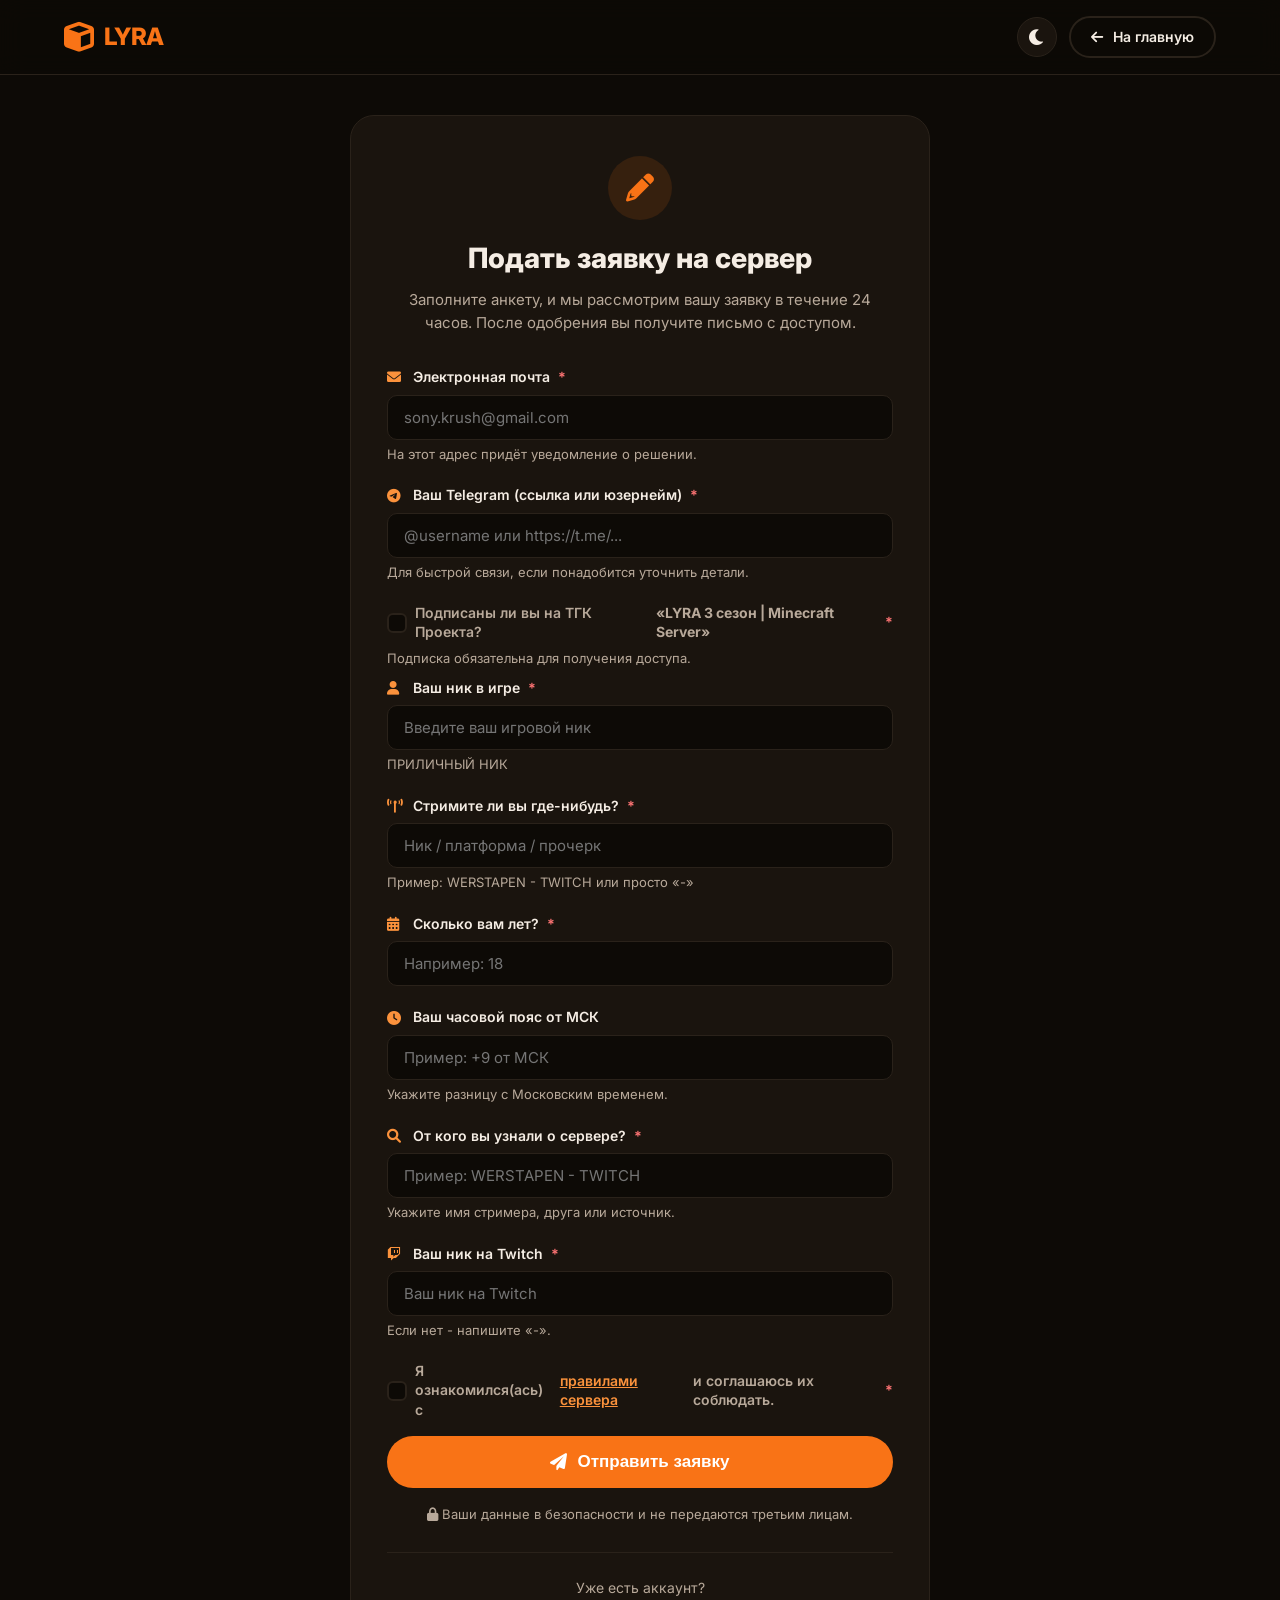
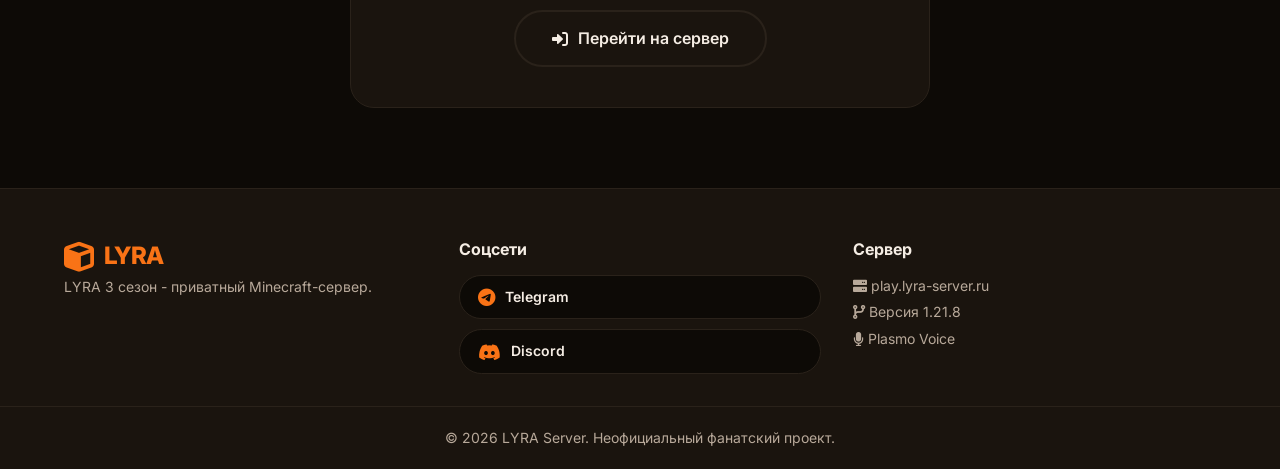
==== apply.html @ 9cb4db80 "main" ====
<!DOCTYPE html>
<html lang="ru" data-theme="dark">
<head>
    <meta charset="UTF-8" />
    <meta name="viewport" content="width=device-width, initial-scale=1.0" />
    <title>Заявка на сервер — LYRA</title>

    <link rel="preconnect" href="https://fonts.googleapis.com" />
    <link rel="preconnect" href="https://fonts.gstatic.com" crossorigin />
    <link href="https://fonts.googleapis.com/css2?family=Inter:opsz,wght@14..32,400;14..32,600;14..32,700;14..32,800&display=swap" rel="stylesheet" />
    <link rel="stylesheet" href="https://cdnjs.cloudflare.com/ajax/libs/font-awesome/6.0.0-beta3/css/all.min.css" />

    <link rel="stylesheet" href="css/style.css" />
    <link rel="stylesheet" href="css/theme.css" />
</head>
<body>

    <header>
        <div class="container header-inner">
            <a href="index.html" class="logo">
                <i class="fas fa-cube"></i>
                <span>LYRA</span>
            </a>

            <div class="header-actions">
                <button class="theme-toggle" id="themeToggle" aria-label="Переключить тему">
                    <i class="fas fa-moon"></i>
                </button>
                <a href="index.html" class="btn-secondary" style="padding: 8px 20px; font-size: 14px;">
                    <i class="fas fa-arrow-left"></i> На главную
                </a>
            </div>
        </div>
    </header>

    <section class="apply-page" id="applyPage">
        <div class="container">
            <div class="apply-wrapper">

                <div id="formContainer">
                    <div class="apply-header">
                        <div class="apply-icon">
                            <i class="fas fa-pencil-alt"></i>
                        </div>
                        <h1>Подать заявку на сервер</h1>
                        <p class="apply-sub">
                            Заполните анкету, и мы рассмотрим вашу заявку в течение 24 часов.
                            После одобрения вы получите письмо с доступом.
                        </p>
                    </div>

                    <form class="apply-form" id="applyForm" action="https://formsubmit.co/sony.krush@gmail.com" method="POST">

                        <input type="hidden" name="_subject" value="Новая заявка на сервер LYRA!" />
                        <input type="hidden" name="_captcha" value="false" />
                        <input type="hidden" name="_template" value="table" />
                        <input type="hidden" name="_next" value="https://твой-сайт.ru/apply.html#success" />

                        <div class="form-group">
                            <label for="email">
                                <i class="fas fa-envelope"></i> Электронная почта <span class="required">*</span>
                            </label>
                            <input type="email" id="email" name="email" placeholder="sony.krush@gmail.com" required />
                            <span class="form-hint">На этот адрес придёт уведомление о решении.</span>
                        </div>

                        <div class="form-group">
                            <label for="telegram">
                                <i class="fab fa-telegram-plane"></i> Ваш Telegram (ссылка или юзернейм) <span class="required">*</span>
                            </label>
                            <input type="text" id="telegram" name="telegram" placeholder="@username или https://t.me/..." required />
                            <span class="form-hint">Для быстрой связи, если понадобится уточнить детали.</span>
                        </div>

                        <div class="form-group checkbox-group">
                            <label class="checkbox-label">
                                <input type="checkbox" id="agreeTelegram" name="agreeTelegram" value="Да" required />
                                <span class="checkmark"></span>
                                Подписаны ли вы на ТГК Проекта? <strong>«LYRA 3 сезон | Minecraft Server»</strong> <span class="required">*</span>
                            </label>
                            <span class="form-hint" style="margin-top: 4px;">Подписка обязательна для получения доступа.</span>
                        </div>

                        <div class="form-group">
                            <label for="nickname">
                                <i class="fas fa-user"></i> Ваш ник в игре <span class="required">*</span>
                            </label>
                            <input type="text" id="nickname" name="nickname" placeholder="Введите ваш игровой ник" required />
                            <span class="form-hint">ПРИЛИЧНЫЙ НИК</span>
                        </div>

                        <div class="form-group">
                            <label for="streaming">
                                <i class="fas fa-broadcast-tower"></i> Стримите ли вы где-нибудь? <span class="required">*</span>
                            </label>
                            <input type="text" id="streaming" name="streaming" placeholder="Ник / платформа / прочерк" required />
                            <span class="form-hint">Пример: WERSTAPEN - TWITCH или просто «-»</span>
                        </div>

                        <div class="form-group">
                            <label for="age">
                                <i class="fas fa-calendar-alt"></i> Сколько вам лет? <span class="required">*</span>
                            </label>
                            <input type="number" id="age" name="age" placeholder="Например: 18" min="10" max="99" required />
                        </div>

                        <div class="form-group">
                            <label for="timezone">
                                <i class="fas fa-clock"></i> Ваш часовой пояс от МСК
                            </label>
                            <input type="text" id="timezone" name="timezone" placeholder="Пример: +9 от МСК" />
                            <span class="form-hint">Укажите разницу с Московским временем.</span>
                        </div>

                        <div class="form-group">
                            <label for="source">
                                <i class="fas fa-search"></i> От кого вы узнали о сервере? <span class="required">*</span>
                            </label>
                            <input type="text" id="source" name="source" placeholder="Пример: WERSTAPEN - TWITCH" required />
                            <span class="form-hint">Укажите имя стримера, друга или источник.</span>
                        </div>

                        <div class="form-group">
                            <label for="twitch">
                                <i class="fab fa-twitch"></i> Ваш ник на Twitch <span class="required">*</span>
                            </label>
                            <input type="text" id="twitch" name="twitch" placeholder="Ваш ник на Twitch" required />
                            <span class="form-hint">Если нет - напишите «-».</span>
                        </div>

                        <div class="form-group checkbox-group">
                            <label class="checkbox-label">
                                <input type="checkbox" id="agreeRules" name="agreeRules" value="Да" required />
                                <span class="checkmark"></span>
                                Я ознакомился(ась) с <a href="rules.html" class="rules-link" target="_blank">правилами сервера</a> и соглашаюсь их соблюдать. <span class="required">*</span>
                            </label>
                        </div>

                        <button type="submit" class="btn-primary submit-btn">
                            <i class="fas fa-paper-plane"></i> Отправить заявку
                        </button>

                        <p class="form-footer">
                            <i class="fas fa-lock"></i> Ваши данные в безопасности и не передаются третьим лицам.
                        </p>
                    </form>
                </div>

                <div id="successContainer" style="display: none; text-align: center; padding: 30px 0;">
                    <div class="success-icon" style="font-size: 72px; color: #4ade80; margin-bottom: 20px;">
                        <i class="fas fa-check-circle"></i>
                    </div>
                    <h2 style="font-size: 32px; font-weight: 800; margin-bottom: 12px;">Заявка отправлена! 🎉</h2>
                    <p style="color: var(--text-muted); font-size: 17px; max-width: 400px; margin: 0 auto 24px;">
                        Спасибо! Мы рассмотрим вашу заявку в течение 24 часов.
                        На указанную почту придёт уведомление о решении.
                    </p>
                    <div style="display: flex; gap: 16px; justify-content: center; flex-wrap: wrap;">
                        <a href="index.html" class="btn-primary">
                            <i class="fas fa-home"></i> На главную
                        </a>
                        <a href="rules.html" class="btn-secondary">
                            <i class="fas fa-gavel"></i> Правила
                        </a>
                    </div>
                    <p style="color: var(--text-muted); font-size: 14px; margin-top: 24px;">
                        <i class="fas fa-envelope"></i> Письмо отправлено на вашу почту
                    </p>
                </div>

                <div class="apply-alternative" id="alternativeBlock">
                    <p>Уже есть аккаунт?</p>
                    <a href="index.html" class="btn-secondary">
                        <i class="fas fa-sign-in-alt"></i> Перейти на сервер
                    </a>
                </div>

            </div>
        </div>
    </section>

    <footer>
        <div class="container footer-inner">
            <div class="footer-col">
                <div class="logo">
                    <i class="fas fa-cube"></i>
                    <span>LYRA</span>
                </div>
                <p>LYRA 3 сезон - приватный Minecraft-сервер.</p>
            </div>
            <div class="footer-col">
                <h4>Соцсети</h4>
                <div class="social-links">
                    <a href="#" class="social-btn" id="telegramLink" aria-label="Telegram">
                        <i class="fab fa-telegram-plane"></i> Telegram
                    </a>
                    <a href="#" class="social-btn" id="discordLink" aria-label="Discord">
                        <i class="fab fa-discord"></i> Discord
                    </a>
                </div>
            </div>
            <div class="footer-col">
                <h4>Сервер</h4>
                <p><i class="fas fa-server"></i> play.lyra-server.ru</p>
                <p><i class="fas fa-code-branch"></i> Версия 1.21.8</p>
                <p><i class="fas fa-microphone"></i> Plasmo Voice</p>
            </div>
        </div>
        <div class="footer-bottom">
            <div class="container">
                <p>© 2026 LYRA Server. Неофициальный фанатский проект.</p>
            </div>
        </div>
    </footer>

    <script src="js/config.js"></script>
    <script src="js/main.js"></script>
    <script>
        document.addEventListener('DOMContentLoaded', function() {

            const urlParams = new URLSearchParams(window.location.search);
            const isSuccess = urlParams.get('success') === 'true';

            const formContainer = document.getElementById('formContainer');
            const successContainer = document.getElementById('successContainer');
            const alternativeBlock = document.getElementById('alternativeBlock');

            if (isSuccess) {
                formContainer.style.display = 'none';
                successContainer.style.display = 'block';
                alternativeBlock.style.display = 'none';
                
                document.title = 'Заявка отправлена — LYRA';
            }

            const themeToggle = document.getElementById('themeToggle');
            if (themeToggle) {
                themeToggle.addEventListener('click', function() {
                    const html = document.documentElement;
                    const currentTheme = html.getAttribute('data-theme');
                    const newTheme = currentTheme === 'dark' ? 'light' : 'dark';
                    html.setAttribute('data-theme', newTheme);
                    localStorage.setItem('theme', newTheme);

                    const icon = this.querySelector('i');
                    icon.className = newTheme === 'dark' ? 'fas fa-moon' : 'fas fa-sun';
                });
            }

            const savedTheme = localStorage.getItem('theme');
            if (savedTheme) {
                document.documentElement.setAttribute('data-theme', savedTheme);
                const icon = document.querySelector('#themeToggle i');
                if (icon) {
                    icon.className = savedTheme === 'dark' ? 'fas fa-moon' : 'fas fa-sun';
                }
            }

            const telegramLink = document.getElementById('telegramLink');
            const discordLink = document.getElementById('discordLink');

            if (telegramLink && typeof SERVER_CONFIG !== 'undefined' && SERVER_CONFIG.social) {
                telegramLink.href = SERVER_CONFIG.social.telegram;
                telegramLink.target = '_blank';
            }

            if (discordLink && typeof SERVER_CONFIG !== 'undefined' && SERVER_CONFIG.social) {
                discordLink.href = SERVER_CONFIG.social.discord;
                discordLink.target = '_blank';
            }

            const form = document.getElementById('applyForm');
            if (form) {
                form.addEventListener('submit', function(e) {
                    const agreeRules = document.getElementById('agreeRules');
                    const agreeTelegram = document.getElementById('agreeTelegram');

                    if (!agreeRules.checked) {
                        e.preventDefault();
                        alert('Необходимо согласиться с правилами сервера.');
                        return false;
                    }

                    if (!agreeTelegram.checked) {
                        e.preventDefault();
                        alert('Вы должны быть подписаны на Telegram-канал LYRA.');
                        return false;
                    }

                    const submitBtn = form.querySelector('.submit-btn');
                    submitBtn.disabled = true;
                    submitBtn.innerHTML = '<i class="fas fa-spinner fa-spin"></i> Отправка...';

                });
            }
        });
    </script>
</body>
</html>
---- css/style.css ----
* {
    margin: 0;
    padding: 0;
    box-sizing: border-box;
}

body {
    font-family: 'Inter', sans-serif;
    background: var(--bg-primary);
    color: var(--text-primary);
    line-height: 1.6;
    transition: background 0.3s, color 0.3s;
}

a {
    text-decoration: none;
    color: inherit;
}

.container {
    max-width: 1200px;
    margin: 0 auto;
    padding: 0 24px;
}

img {
    max-width: 100%;
}

:root {
    --orange-400: #fb923c;
    --orange-500: #f97316;
    --orange-600: #ea580c;
    --orange-700: #c2410c;
}

header {
    padding: 16px 0;
    border-bottom: 1px solid var(--border-color);
    background: var(--header-bg);
    backdrop-filter: blur(12px);
    position: sticky;
    top: 0;
    z-index: 100;
    transition: background 0.3s, border-color 0.3s;
}

.header-inner {
    display: flex;
    justify-content: space-between;
    align-items: center;
    flex-wrap: wrap;
    gap: 16px;
}

.logo {
    display: flex;
    align-items: center;
    gap: 10px;
    font-size: 24px;
    font-weight: 800;
    letter-spacing: -0.5px;
}

.logo i {
    color: var(--orange-500);
    font-size: 30px;
}

.logo span {
    color: var(--orange-500);
}

.nav-links {
    display: flex;
    gap: 28px;
    font-weight: 600;
    font-size: 15px;
}

.nav-links a {
    color: var(--text-muted);
    transition: 0.2s;
    position: relative;
}

.nav-links a:hover {
    color: var(--orange-400);
}

.nav-links a::after {
    content: '';
    position: absolute;
    bottom: -4px;
    left: 0;
    width: 0;
    height: 2px;
    background: var(--orange-500);
    transition: 0.3s;
}

.nav-links a:hover::after {
    width: 100%;
}

.header-actions {
    display: flex;
    align-items: center;
    gap: 12px;
}

.theme-toggle {
    background: var(--card-bg);
    border: 1px solid var(--border-color);
    color: var(--text-primary);
    width: 40px;
    height: 40px;
    border-radius: 50%;
    cursor: pointer;
    font-size: 18px;
    transition: 0.3s;
    display: flex;
    align-items: center;
    justify-content: center;
}

.theme-toggle:hover {
    background: var(--orange-500);
    color: #fff;
    border-color: var(--orange-500);
}

.btn-play-header {
    background: var(--orange-500);
    color: #fff;
    padding: 10px 24px;
    border: none;
    border-radius: 40px;
    font-weight: 700;
    font-size: 14px;
    cursor: pointer;
    transition: 0.3s;
    display: flex;
    align-items: center;
    gap: 8px;
}

.btn-play-header:hover {
    background: var(--orange-400);
    transform: scale(1.03);
    box-shadow: 0 0 24px rgba(249, 115, 22, 0.3);
}

.hero {
    padding: 80px 0 60px;
    text-align: center;
    position: relative;
    overflow: hidden;
}

.hero::before {
    content: '';
    position: absolute;
    top: -50%;
    left: -50%;
    width: 200%;
    height: 200%;
    background: radial-gradient(ellipse at 30% 50%, rgba(249, 115, 22, 0.07), transparent 60%);
    pointer-events: none;
}

.hero-content {
    position: relative;
    z-index: 1;
}

.hero-badge {
    display: inline-block;
    background: var(--card-bg);
    padding: 6px 18px;
    border-radius: 40px;
    font-size: 14px;
    font-weight: 600;
    color: var(--text-muted);
    border: 1px solid var(--border-color);
    margin-bottom: 24px;
}

.hero-badge i {
    margin-right: 8px;
}

.hero h1 {
    font-size: clamp(38px, 7vw, 72px);
    font-weight: 800;
    letter-spacing: -1.5px;
    line-height: 1.1;
    margin-bottom: 20px;
}

.hero h1 .highlight {
    color: var(--orange-500);
    position: relative;
}

.hero h1 .highlight::after {
    content: '';
    position: absolute;
    bottom: 4px;
    left: 0;
    width: 100%;
    height: 6px;
    background: var(--orange-500);
    opacity: 0.3;
    border-radius: 4px;
}

.hero-desc {
    font-size: 18px;
    color: var(--text-muted);
    max-width: 600px;
    margin: 0 auto 32px;
}

.hero-buttons {
    display: flex;
    flex-wrap: wrap;
    justify-content: center;
    gap: 16px;
    margin-bottom: 48px;
}

.btn-primary {
    display: inline-flex;
    align-items: center;
    gap: 10px;
    background: var(--orange-500);
    color: #fff;
    padding: 14px 36px;
    border: none;
    border-radius: 40px;
    font-weight: 700;
    font-size: 16px;
    cursor: pointer;
    transition: 0.3s;
}

.btn-primary:hover {
    background: var(--orange-400);
    transform: translateY(-2px);
    box-shadow: 0 8px 30px rgba(249, 115, 22, 0.35);
}

.btn-secondary {
    display: inline-flex;
    align-items: center;
    gap: 10px;
    background: transparent;
    color: var(--text-primary);
    padding: 14px 36px;
    border: 2px solid var(--border-color);
    border-radius: 40px;
    font-weight: 600;
    font-size: 16px;
    cursor: pointer;
    transition: 0.3s;
}

.btn-secondary:hover {
    border-color: var(--orange-500);
    color: var(--orange-500);
}

.server-status {
    display: flex;
    flex-wrap: wrap;
    justify-content: center;
    gap: 32px;
    background: var(--card-bg);
    padding: 20px 32px;
    border-radius: 16px;
    border: 1px solid var(--border-color);
    max-width: 700px;
    margin: 0 auto;
}

.status-item {
    display: flex;
    align-items: center;
    gap: 8px;
    font-size: 15px;
    color: var(--text-muted);
}

.status-item i {
    color: var(--orange-400);
    font-size: 18px;
}

.status-item strong {
    color: var(--text-primary);
    font-weight: 700;
}

.status-dot {
    width: 10px;
    height: 10px;
    border-radius: 50%;
    display: inline-block;
}

.status-dot.online {
    background: #4ade80;
    box-shadow: 0 0 12px rgba(74, 222, 128, 0.4);
}

.status-dot.offline {
    background: #f87171;
    box-shadow: 0 0 12px rgba(248, 113, 113, 0.4);
}

section {
    padding: 70px 0;
}

.section-title {
    font-size: clamp(28px, 4vw, 42px);
    font-weight: 800;
    text-align: center;
    margin-bottom: 16px;
    letter-spacing: -0.5px;
}

.section-title .highlight {
    color: var(--orange-500);
}

.section-subtitle {
    text-align: center;
    color: var(--text-muted);
    font-size: 17px;
    max-width: 600px;
    margin: 0 auto 48px;
}

.about-grid {
    display: grid;
    grid-template-columns: repeat(auto-fit, minmax(240px, 1fr));
    gap: 24px;
}

.about-card {
    background: var(--card-bg);
    padding: 32px 24px;
    border-radius: 16px;
    border: 1px solid var(--border-color);
    transition: 0.3s;
    text-align: center;
}

.about-card:hover {
    transform: translateY(-4px);
    border-color: var(--orange-500);
    box-shadow: 0 8px 30px rgba(249, 115, 22, 0.08);
}

.about-icon {
    font-size: 36px;
    color: var(--orange-500);
    margin-bottom: 16px;
}

.about-card h3 {
    font-size: 18px;
    margin-bottom: 8px;
}

.about-card p {
    color: var(--text-muted);
    font-size: 15px;
}

.features-grid {
    display: grid;
    grid-template-columns: repeat(auto-fit, minmax(200px, 1fr));
    gap: 24px;
}

.feature-item {
    text-align: center;
    background: var(--card-bg);
    padding: 28px 16px;
    border-radius: 16px;
    border: 1px solid var(--border-color);
    transition: 0.3s;
}

.feature-item:hover {
    border-color: var(--orange-500);
    transform: scale(1.02);
}

.feature-item i {
    font-size: 32px;
    color: var(--orange-500);
    margin-bottom: 12px;
}

.feature-item h4 {
    font-size: 16px;
    margin-bottom: 4px;
}

.feature-item p {
    font-size: 14px;
    color: var(--text-muted);
}

.steps-grid {
    display: grid;
    grid-template-columns: repeat(auto-fit, minmax(200px, 1fr));
    gap: 32px;
    margin-top: 16px;
}

.step-card {
    text-align: center;
    background: var(--card-bg);
    padding: 32px 20px;
    border-radius: 16px;
    border: 1px solid var(--border-color);
    position: relative;
}

.step-number {
    width: 48px;
    height: 48px;
    background: var(--orange-500);
    color: #fff;
    border-radius: 50%;
    display: flex;
    align-items: center;
    justify-content: center;
    font-size: 20px;
    font-weight: 800;
    margin: 0 auto 16px;
}

.step-card h3 {
    font-size: 18px;
    margin-bottom: 6px;
}

.step-card p {
    color: var(--text-muted);
    font-size: 15px;
}

.faq-list {
    max-width: 700px;
    margin: 0 auto;
    display: flex;
    flex-direction: column;
    gap: 12px;
}

.faq-item {
    background: var(--card-bg);
    border: 1px solid var(--border-color);
    border-radius: 12px;
    overflow: hidden;
}

.faq-question {
    display: flex;
    justify-content: space-between;
    align-items: center;
    padding: 18px 24px;
    cursor: pointer;
    font-weight: 700;
    transition: 0.2s;
    user-select: none;
}

.faq-question:hover {
    background: rgba(249, 115, 22, 0.05);
}

.faq-question i {
    color: var(--orange-500);
    transition: transform 0.3s;
}

.faq-item.open .faq-question i {
    transform: rotate(180deg);
}

.faq-answer {
    max-height: 0;
    overflow: hidden;
    transition: max-height 0.3s ease, padding 0.3s ease;
    padding: 0 24px;
    color: var(--text-muted);
}

.faq-item.open .faq-answer {
    max-height: 300px;
    padding: 0 24px 18px;
}

.faq-answer ul {
    margin: 6px 0 6px 20px;
}

.faq-answer ul li {
    margin-bottom: 2px;
}

footer {
    background: var(--card-bg);
    border-top: 1px solid var(--border-color);
    padding: 48px 0 0;
    margin-top: 20px;
}

.footer-inner {
    display: grid;
    grid-template-columns: repeat(auto-fit, minmax(180px, 1fr));
    gap: 32px;
    padding-bottom: 32px;
}

.footer-col h4 {
    font-size: 16px;
    margin-bottom: 12px;
    color: var(--text-primary);
}

.footer-col p {
    color: var(--text-muted);
    font-size: 14px;
    margin-bottom: 4px;
}

.social-links {
    display: flex;
    flex-direction: column;
    gap: 10px;
}

.social-btn {
    display: inline-flex;
    align-items: center;
    gap: 10px;
    background: var(--bg-primary);
    padding: 10px 18px;
    border-radius: 40px;
    border: 1px solid var(--border-color);
    font-weight: 600;
    font-size: 14px;
    transition: 0.3s;
    color: var(--text-primary);
}

.social-btn:hover {
    border-color: var(--orange-500);
    color: var(--orange-500);
    transform: translateX(4px);
}

.social-btn i {
    font-size: 18px;
    color: var(--orange-500);
}

.footer-bottom {
    border-top: 1px solid var(--border-color);
    padding: 20px 0;
    text-align: center;
    font-size: 14px;
    color: var(--text-muted);
}

/* ===== СТРАНИЦА ЗАЯВКИ ===== */
.apply-page {
    padding: 40px 0 60px;
    min-height: 70vh;
}

.apply-wrapper {
    max-width: 580px;
    margin: 0 auto;
    background: var(--card-bg);
    border: 1px solid var(--border-color);
    border-radius: 24px;
    padding: 40px 36px;
}

.apply-header {
    text-align: center;
    margin-bottom: 32px;
}

.apply-icon {
    width: 64px;
    height: 64px;
    background: rgba(249, 115, 22, 0.12);
    border-radius: 50%;
    display: flex;
    align-items: center;
    justify-content: center;
    margin: 0 auto 16px;
    font-size: 28px;
    color: var(--orange-500);
}

.apply-header h1 {
    font-size: 28px;
    font-weight: 800;
    margin-bottom: 8px;
}

.apply-sub {
    color: var(--text-muted);
    font-size: 15px;
    line-height: 1.5;
}

.apply-form .form-group {
    margin-bottom: 20px;
}

.apply-form .form-group label {
    display: flex;
    align-items: center;
    gap: 8px;
    font-weight: 600;
    font-size: 14px;
    margin-bottom: 6px;
}

.apply-form .form-group label i {
    color: var(--orange-400);
    width: 18px;
}

.required {
    color: #f87171;
    font-weight: 700;
}

.form-hint {
    display: block;
    font-size: 13px;
    color: var(--text-muted);
    margin-top: 4px;
}

.apply-form input,
.apply-form textarea,
.apply-form select {
    width: 100%;
    padding: 12px 16px;
    border-radius: 10px;
    border: 1px solid var(--border-color);
    background: var(--bg-primary);
    color: var(--text-primary);
    font-family: inherit;
    font-size: 15px;
    transition: 0.2s;
}

.apply-form input:focus,
.apply-form textarea:focus,
.apply-form select:focus {
    outline: none;
    border-color: var(--orange-500);
    box-shadow: 0 0 0 3px rgba(249, 115, 22, 0.15);
}

.apply-form select {
    appearance: none;
    background-image: url("data:image/svg+xml,%3Csvg xmlns='http://www.w3.org/2000/svg' width='12' height='8' viewBox='0 0 12 8'%3E%3Cpath d='M1 1l5 5 5-5' stroke='%23b8a99a' stroke-width='2' fill='none' stroke-linecap='round'/%3E%3C/svg%3E");
    background-repeat: no-repeat;
    background-position: right 16px center;
    cursor: pointer;
}

.checkbox-group {
    margin: 24px 0 8px;
}

.checkbox-label {
    display: flex;
    align-items: flex-start;
    gap: 12px;
    cursor: pointer;
    font-size: 14px;
    color: var(--text-muted);
    line-height: 1.4;
}

.checkbox-label input[type="checkbox"] {
    display: none;
}

.checkmark {
    width: 20px;
    height: 20px;
    min-width: 20px;
    border: 2px solid var(--border-color);
    border-radius: 6px;
    background: var(--bg-primary);
    transition: 0.2s;
    position: relative;
    margin-top: 1px;
}

.checkbox-label input:checked+.checkmark {
    background: var(--orange-500);
    border-color: var(--orange-500);
}

.checkbox-label input:checked+.checkmark::after {
    content: '✓';
    position: absolute;
    top: 50%;
    left: 50%;
    transform: translate(-50%, -50%);
    color: #fff;
    font-size: 14px;
    font-weight: 700;
}

.rules-link {
    color: var(--orange-400);
    text-decoration: underline;
    transition: 0.2s;
}

.rules-link:hover {
    color: var(--orange-500);
}

.submit-btn {
    width: 100%;
    justify-content: center;
    padding: 16px;
    font-size: 17px;
    margin-top: 8px;
}

.form-footer {
    text-align: center;
    font-size: 13px;
    color: var(--text-muted);
    margin-top: 16px;
}

.apply-alternative {
    text-align: center;
    margin-top: 28px;
    padding-top: 24px;
    border-top: 1px solid var(--border-color);
}

.apply-alternative p {
    color: var(--text-muted);
    font-size: 14px;
    margin-bottom: 10px;
}

/* ===== СТРАНИЦА ПРАВИЛ ===== */
.rules-page {
    padding: 40px 0 60px;
}

.rules-wrapper {
    max-width: 820px;
    margin: 0 auto;
}

.rules-header {
    text-align: center;
    margin-bottom: 40px;
}

.rules-icon {
    width: 72px;
    height: 72px;
    background: rgba(249, 115, 22, 0.12);
    border-radius: 50%;
    display: flex;
    align-items: center;
    justify-content: center;
    margin: 0 auto 16px;
    font-size: 32px;
    color: var(--orange-500);
}

.rules-header h1 {
    font-size: 36px;
    font-weight: 800;
    margin-bottom: 4px;
}

.rules-date {
    font-size: 14px;
    color: var(--text-muted);
    margin-bottom: 8px;
}

.rules-sub {
    color: var(--text-muted);
    font-size: 16px;
    max-width: 500px;
    margin: 0 auto;
}

.rules-toc {
    background: var(--card-bg);
    border: 1px solid var(--border-color);
    border-radius: 16px;
    padding: 24px 28px;
    margin-bottom: 40px;
}

.rules-toc h3 {
    font-size: 16px;
    margin-bottom: 12px;
    color: var(--orange-400);
}

.rules-toc ul {
    list-style: none;
    display: grid;
    grid-template-columns: 1fr 1fr;
    gap: 4px 24px;
}

.rules-toc li {
    padding: 2px 0;
}

.rules-toc a {
    color: var(--text-muted);
    font-size: 14px;
    transition: 0.2s;
}

.rules-toc a:hover {
    color: var(--orange-400);
}

.rule-section {
    background: var(--card-bg);
    border: 1px solid var(--border-color);
    border-radius: 16px;
    padding: 28px 32px;
    margin-bottom: 20px;
    transition: 0.2s;
}

.rule-section:hover {
    border-color: rgba(249, 115, 22, 0.3);
}

.rule-section h2 {
    font-size: 22px;
    font-weight: 700;
    color: var(--orange-400);
    margin-bottom: 16px;
    padding-bottom: 12px;
    border-bottom: 1px solid var(--border-color);
}

.rule-section h3 {
    font-size: 17px;
    font-weight: 700;
    margin-top: 16px;
    margin-bottom: 6px;
    color: var(--text-primary);
}

.rule-section p {
    color: var(--text-muted);
    margin-bottom: 8px;
    line-height: 1.7;
}

.rule-section ul {
    margin: 8px 0 12px 20px;
    color: var(--text-muted);
}

.rule-section ul li {
    margin-bottom: 4px;
    line-height: 1.6;
}

.rule-section ul li::marker {
    color: var(--orange-500);
}

.rule-section .badge-new {
    background: var(--orange-500);
    color: #1c150e;
    font-size: 12px;
    font-weight: 800;
    padding: 2px 12px;
    border-radius: 20px;
    margin-left: 10px;
    vertical-align: middle;
    text-transform: uppercase;
}

.rule-section.new-rule {
    border-color: var(--orange-500);
    border-width: 2px;
}

.rule-cta {
    text-align: center;
    font-size: 18px;
    font-weight: 700;
    color: var(--orange-400) !important;
    margin-top: 16px !important;
}

.rule-cta i {
    margin-right: 10px;
}

.rules-footer-nav {
    display: flex;
    flex-wrap: wrap;
    gap: 16px;
    justify-content: center;
    margin-top: 32px;
}

/* ===== БАННЕР ===== */
.hero-banner {
    width: 100%;
    max-height: 300px;
    overflow: hidden;
}

.hero-banner img {
    width: 100%;
    height: auto;
    object-fit: cover;
    display: block;
}

/* ===== АДАПТИВ ===== */
@media (max-width: 700px) {
    .rules-toc ul {
        grid-template-columns: 1fr;
    }

    .rule-section {
        padding: 20px 16px;
    }

    .rules-header h1 {
        font-size: 28px;
    }

    .apply-wrapper {
        padding: 24px 16px;
    }

    .apply-header h1 {
        font-size: 22px;
    }

    .apply-form .form-group label {
        font-size: 13px;
    }

    .server-status {
        gap: 16px;
        padding: 16px 20px;
    }

    .nav-links {
        gap: 16px;
        font-size: 13px;
    }

    .hero {
        padding: 50px 0 40px;
    }
}

@media (max-width: 500px) {
    .header-inner {
        flex-direction: column;
        align-items: stretch;
        gap: 12px;
    }

    .nav-links {
        justify-content: center;
        flex-wrap: wrap;
    }

    .header-actions {
        justify-content: center;
    }

    .hero h1 {
        font-size: 30px;
    }

    .hero-desc {
        font-size: 16px;
    }

    .btn-primary,
    .btn-secondary {
        padding: 12px 24px;
        font-size: 14px;
    }

    .about-grid {
        grid-template-columns: 1fr;
    }

    .features-grid {
        grid-template-columns: 1fr 1fr;
    }
}
/* ===== ДОПОЛНИТЕЛЬНЫЕ СТИЛИ ДЛЯ ФОРМЫ ===== */

/* Стили для чекбоксов в форме */
.apply-form .checkbox-group {
    margin: 16px 0 8px;
}

.apply-form .checkbox-label {
    display: flex;
    align-items: flex-start;
    gap: 12px;
    cursor: pointer;
    font-size: 14px;
    color: var(--text-muted);
    line-height: 1.4;
}

.apply-form .checkbox-label input[type="checkbox"] {
    display: none;
}

.apply-form .checkmark {
    width: 20px;
    height: 20px;
    min-width: 20px;
    border: 2px solid var(--border-color);
    border-radius: 6px;
    background: var(--bg-primary);
    transition: 0.2s;
    position: relative;
    margin-top: 1px;
}

.apply-form .checkbox-label input:checked + .checkmark {
    background: var(--orange-500);
    border-color: var(--orange-500);
}

.apply-form .checkbox-label input:checked + .checkmark::after {
    content: '✓';
    position: absolute;
    top: 50%;
    left: 50%;
    transform: translate(-50%, -50%);
    color: #fff;
    font-size: 14px;
    font-weight: 700;
}

.apply-form .form-hint {
    display: block;
    font-size: 13px;
    color: var(--text-muted);
    margin-top: 4px;
}

.apply-form .rules-link {
    color: var(--orange-400);
    text-decoration: underline;
    transition: 0.2s;
}

.apply-form .rules-link:hover {
    color: var(--orange-500);
}

/* Адаптация для мобильных */
@media (max-width: 500px) {
    .apply-wrapper {
        padding: 20px 16px;
    }

    .apply-form .form-group label {
        font-size: 13px;
    }

    .apply-form .checkbox-label {
        font-size: 13px;
    }
}
---- css/theme.css ----
[data-theme="dark"] {
    --bg-primary: #0d0a06;
    --text-primary: #f5ede4;
    --text-muted: #b8a99a;
    --card-bg: #1a140e;
    --border-color: #2a221a;
    --header-bg: rgba(13, 10, 6, 0.92);
}

[data-theme="light"] {
    --bg-primary: #fcf9f5;
    --text-primary: #1c150e;
    --text-muted: #6b5f52;
    --card-bg: #ffffff;
    --border-color: #e5ddd5;
    --header-bg: rgba(252, 249, 245, 0.92);
}

[data-theme="light"] .hero::before {
    background: radial-gradient(ellipse at 30% 50%, rgba(249, 115, 22, 0.05), transparent 60%);
}

[data-theme="light"] .btn-play-header {
    color: #1c150e;
}

[data-theme="light"] .btn-play-header:hover {
    color: #1c150e;
}

[data-theme="light"] .btn-primary {
    color: #1c150e;
}

[data-theme="light"] .btn-primary:hover {
    color: #1c150e;
}

[data-theme="light"] .step-number {
    color: #1c150e;
}

[data-theme="light"] .apply-wrapper {
    background: #ffffff;
}

[data-theme="light"] .apply-form input,
[data-theme="light"] .apply-form textarea,
[data-theme="light"] .apply-form select {
    background: #f5f0eb;
}

[data-theme="light"] .theme-toggle:hover {
    color: #1c150e;
}

[data-theme="light"] .rule-section {
    background: #ffffff;
}

[data-theme="light"] .rules-toc {
    background: #ffffff;
}

[data-theme="light"] .social-btn {
    background: #f5f0eb;
}

[data-theme="light"] .faq-item {
    background: #ffffff;
}
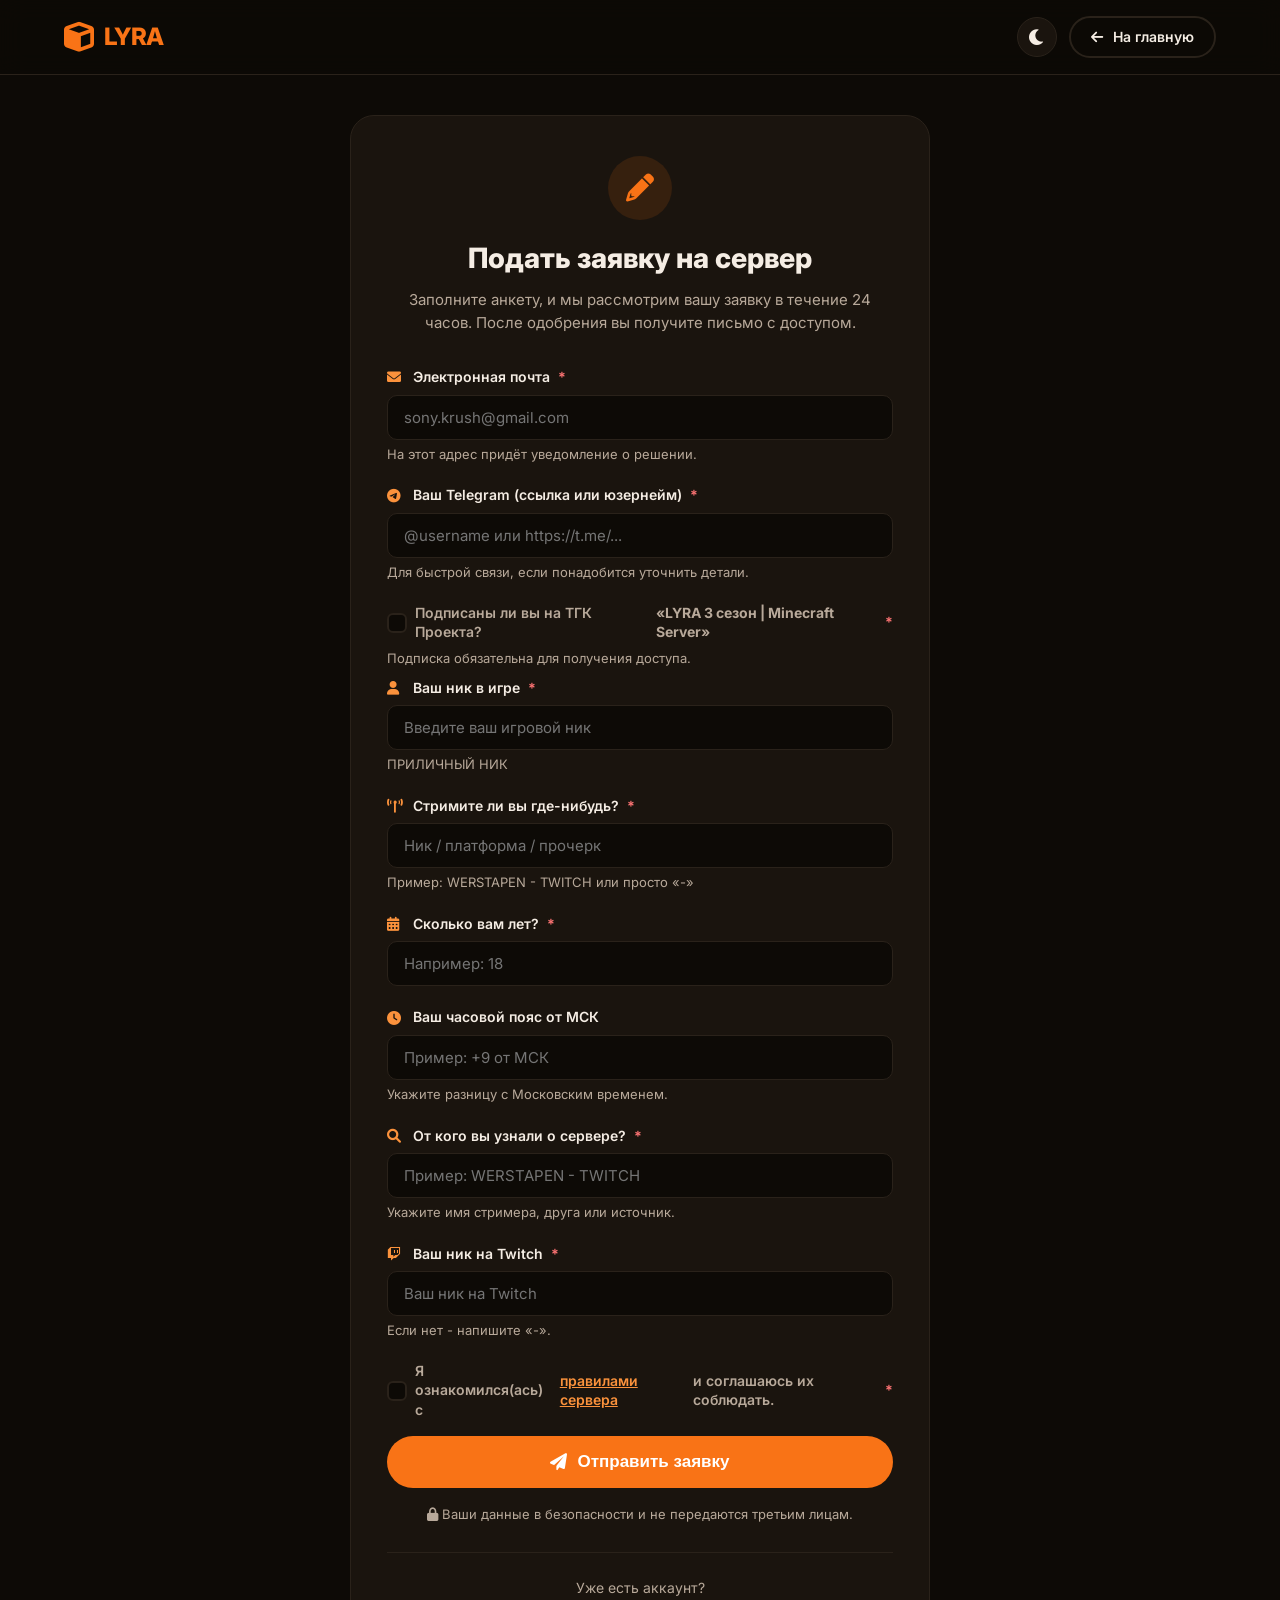
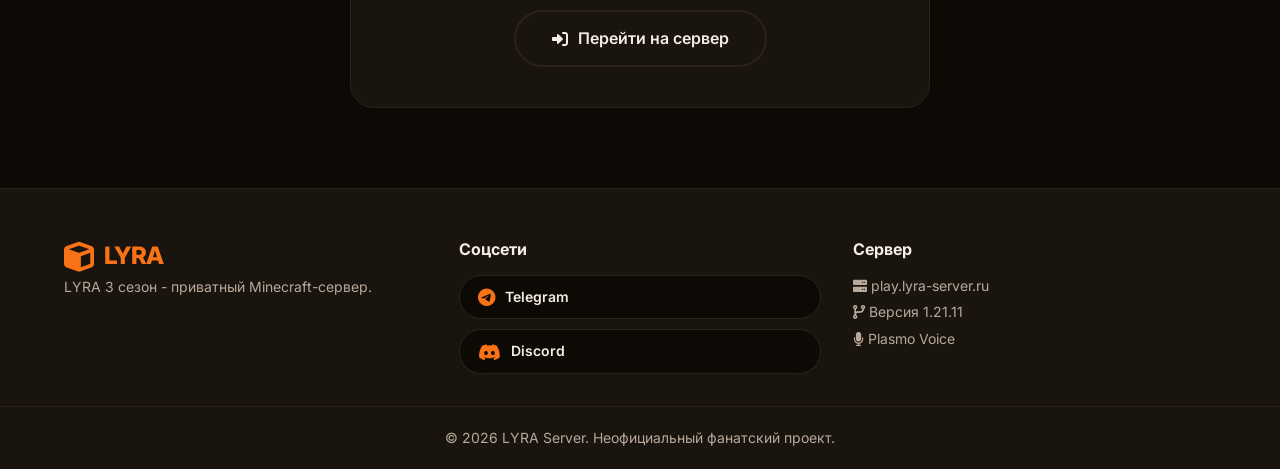
==== commit 0143427b: "apply.html" ====
--- a/apply.html
+++ b/apply.html
@@ -202,7 +202,7 @@
             <div class="footer-col">
                 <h4>Сервер</h4>
                 <p><i class="fas fa-server"></i> play.lyra-server.ru</p>
-                <p><i class="fas fa-code-branch"></i> Версия 1.21.8</p>
+                <p><i class="fas fa-code-branch"></i> Версия 1.21.11</p>
                 <p><i class="fas fa-microphone"></i> Plasmo Voice</p>
             </div>
         </div>
@@ -296,4 +296,4 @@
         });
     </script>
 </body>
-</html>+</html>
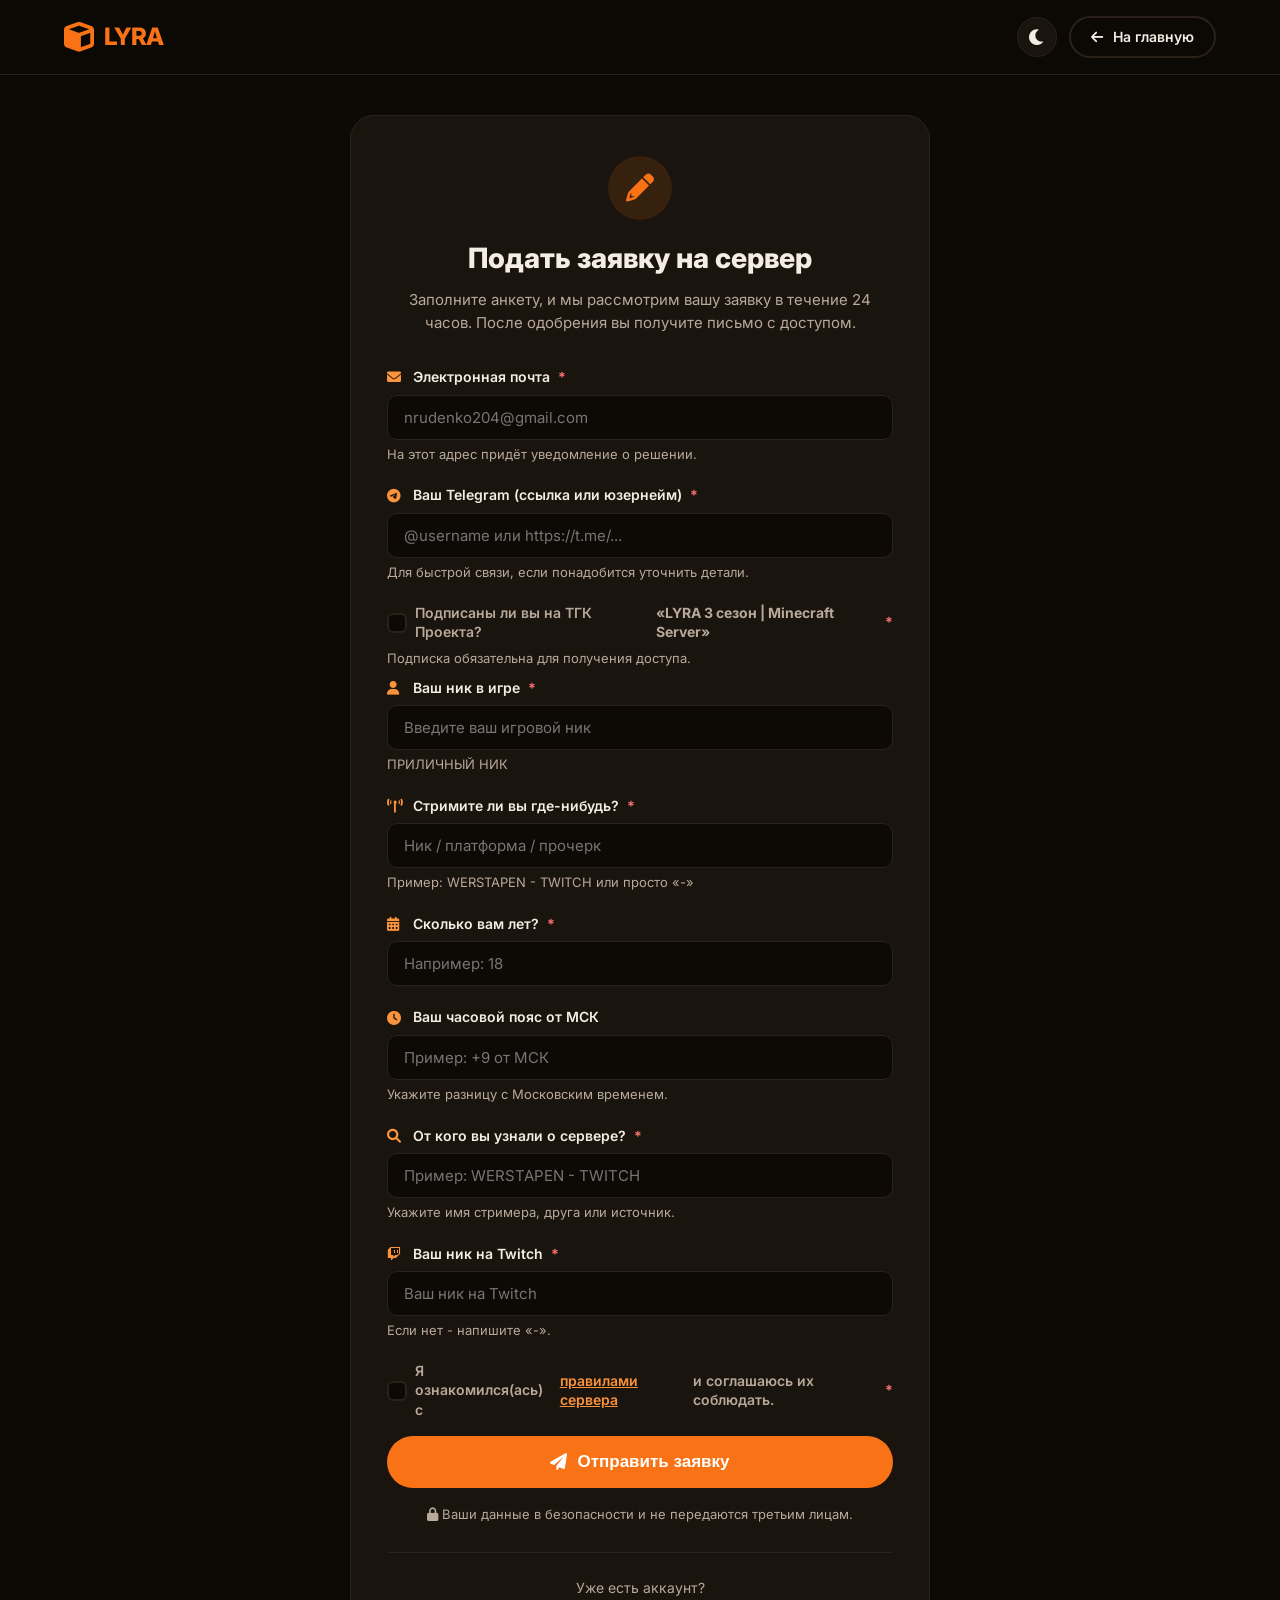
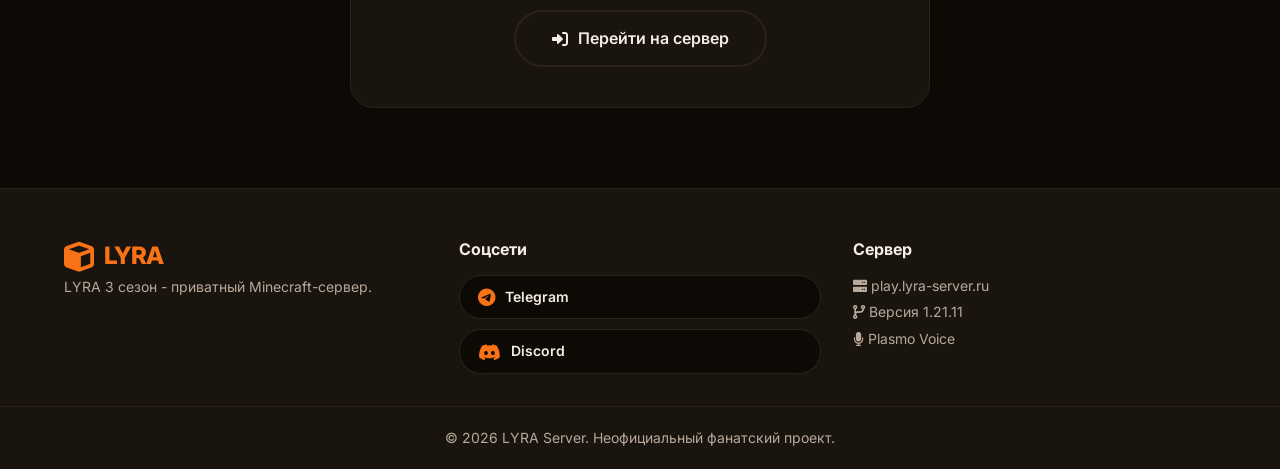
==== commit 63c8229f: "main" ====
--- a/apply.html
+++ b/apply.html
@@ -49,7 +49,7 @@
                         </p>
                     </div>
 
-                    <form class="apply-form" id="applyForm" action="https://formsubmit.co/sony.krush@gmail.com" method="POST">
+                    <form class="apply-form" id="applyForm" action="https://formsubmit.co/nrudenko204@gmail.com" method="POST">
 
                         <input type="hidden" name="_subject" value="Новая заявка на сервер LYRA!" />
                         <input type="hidden" name="_captcha" value="false" />
@@ -60,7 +60,7 @@
                             <label for="email">
                                 <i class="fas fa-envelope"></i> Электронная почта <span class="required">*</span>
                             </label>
-                            <input type="email" id="email" name="email" placeholder="sony.krush@gmail.com" required />
+                            <input type="email" id="email" name="email" placeholder="nrudenko204@gmail.com" required />
                             <span class="form-hint">На этот адрес придёт уведомление о решении.</span>
                         </div>
 
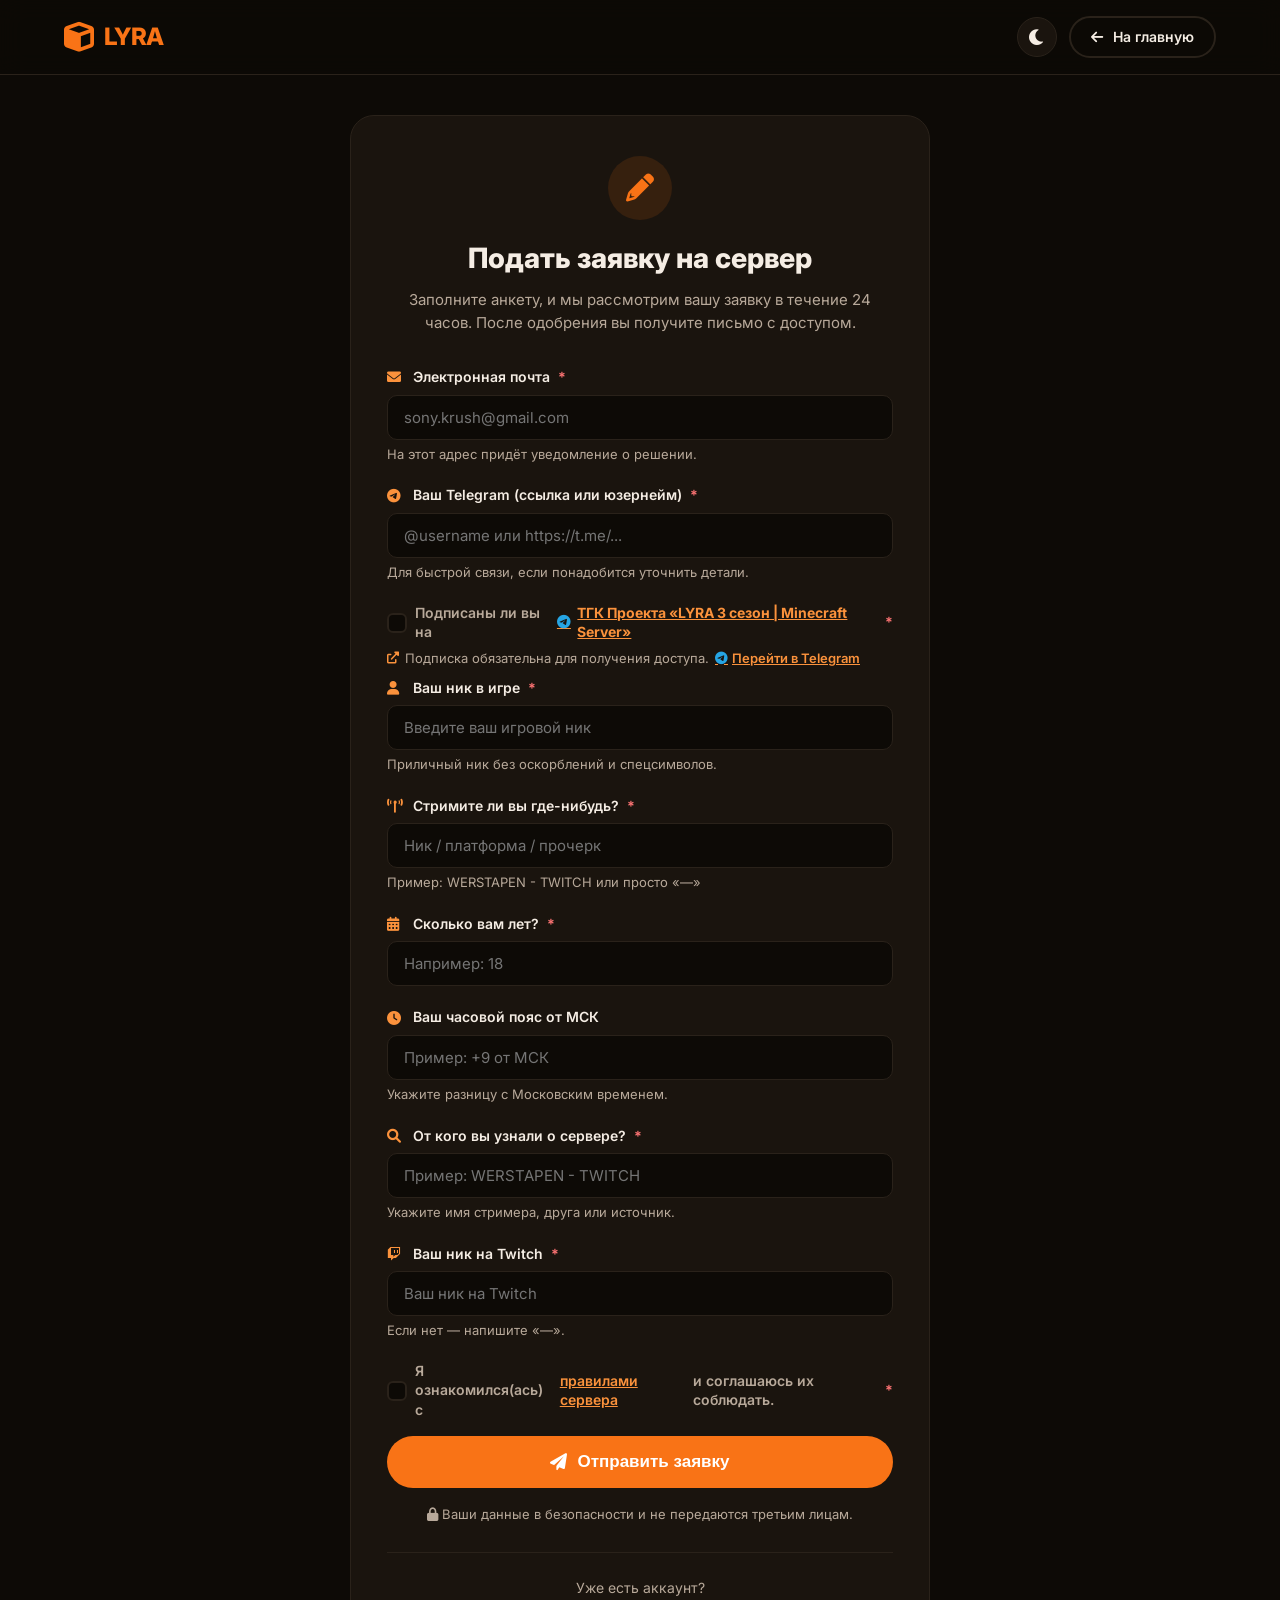
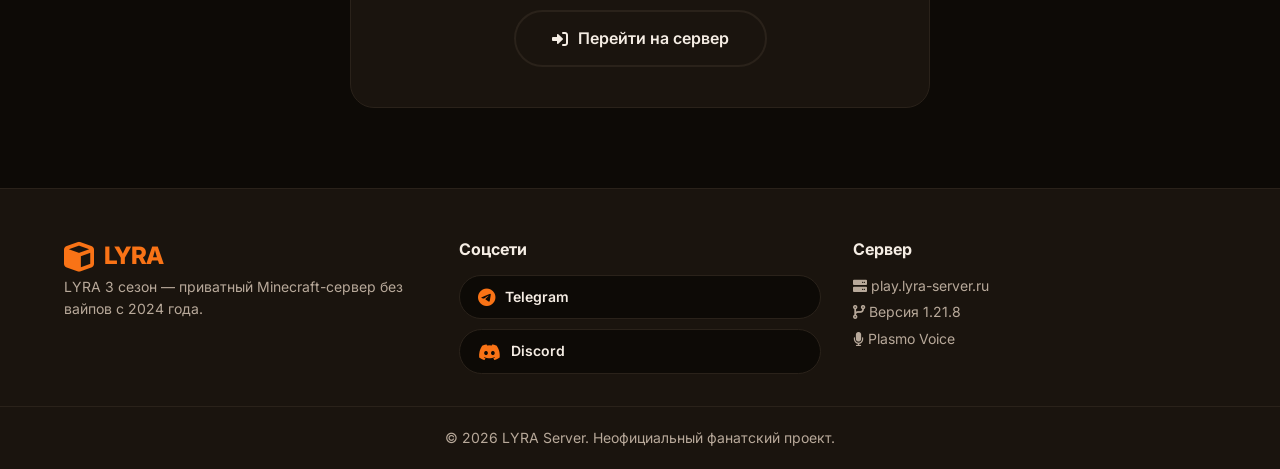
==== commit 94dd24ff: "apply.html" ====
--- a/apply.html
+++ b/apply.html
@@ -49,21 +49,19 @@
                         </p>
                     </div>
 
-                    <form class="apply-form" id="applyForm" action="https://formsubmit.co/nrudenko204@gmail.com" method="POST">
-
-                        <input type="hidden" name="_subject" value="Новая заявка на сервер LYRA!" />
-                        <input type="hidden" name="_captcha" value="false" />
-                        <input type="hidden" name="_template" value="table" />
-                        <input type="hidden" name="_next" value="https://твой-сайт.ru/apply.html#success" />
-
+                    <form class="apply-form" id="applyForm">
+                        <!-- Все поля формы -->
+
+                        <!-- 1. Электронная почта -->
                         <div class="form-group">
                             <label for="email">
                                 <i class="fas fa-envelope"></i> Электронная почта <span class="required">*</span>
                             </label>
-                            <input type="email" id="email" name="email" placeholder="nrudenko204@gmail.com" required />
+                            <input type="email" id="email" name="email" placeholder="sony.krush@gmail.com" required />
                             <span class="form-hint">На этот адрес придёт уведомление о решении.</span>
                         </div>
 
+                        <!-- 2. Telegram -->
                         <div class="form-group">
                             <label for="telegram">
                                 <i class="fab fa-telegram-plane"></i> Ваш Telegram (ссылка или юзернейм) <span class="required">*</span>
@@ -72,31 +70,47 @@
                             <span class="form-hint">Для быстрой связи, если понадобится уточнить детали.</span>
                         </div>
 
-                        <div class="form-group checkbox-group">
-                            <label class="checkbox-label">
-                                <input type="checkbox" id="agreeTelegram" name="agreeTelegram" value="Да" required />
-                                <span class="checkmark"></span>
-                                Подписаны ли вы на ТГК Проекта? <strong>«LYRA 3 сезон | Minecraft Server»</strong> <span class="required">*</span>
-                            </label>
-                            <span class="form-hint" style="margin-top: 4px;">Подписка обязательна для получения доступа.</span>
-                        </div>
-
+<!-- 3. Подписка на ТГК -->
+<div class="form-group checkbox-group">
+    <label class="checkbox-label">
+        <input type="checkbox" id="agreeTelegram" name="agreeTelegram" value="Да" required />
+        <span class="checkmark"></span>
+        Подписаны ли вы на 
+        <a href="https://t.me/lyra_mc" target="_blank" class="rules-link" style="font-weight: 700; display: inline-flex; align-items: center; gap: 4px;">
+            <i class="fab fa-telegram-plane" style="color: #26A5E4;"></i>
+            ТГК Проекта «LYRA 3 сезон | Minecraft Server»
+        </a>
+        <span class="required">*</span>
+    </label>
+    <span class="form-hint" style="margin-top: 4px; display: flex; align-items: center; gap: 6px; flex-wrap: wrap;">
+        <i class="fas fa-external-link-alt" style="font-size: 12px; color: var(--orange-400);"></i>
+        Подписка обязательна для получения доступа.
+        <a href="https://t.me/lyra_mc" target="_blank" class="rules-link" style="font-weight: 600; display: inline-flex; align-items: center; gap: 4px;">
+            <i class="fab fa-telegram-plane" style="color: #26A5E4;"></i>
+            Перейти в Telegram
+        </a>
+    </span>
+</div>
+
+                        <!-- 4. Ник в игре -->
                         <div class="form-group">
                             <label for="nickname">
                                 <i class="fas fa-user"></i> Ваш ник в игре <span class="required">*</span>
                             </label>
                             <input type="text" id="nickname" name="nickname" placeholder="Введите ваш игровой ник" required />
-                            <span class="form-hint">ПРИЛИЧНЫЙ НИК</span>
-                        </div>
-
+                            <span class="form-hint">Приличный ник без оскорблений и спецсимволов.</span>
+                        </div>
+
+                        <!-- 5. Стриминг -->
                         <div class="form-group">
                             <label for="streaming">
                                 <i class="fas fa-broadcast-tower"></i> Стримите ли вы где-нибудь? <span class="required">*</span>
                             </label>
                             <input type="text" id="streaming" name="streaming" placeholder="Ник / платформа / прочерк" required />
-                            <span class="form-hint">Пример: WERSTAPEN - TWITCH или просто «-»</span>
-                        </div>
-
+                            <span class="form-hint">Пример: WERSTAPEN - TWITCH или просто «—»</span>
+                        </div>
+
+                        <!-- 6. Возраст -->
                         <div class="form-group">
                             <label for="age">
                                 <i class="fas fa-calendar-alt"></i> Сколько вам лет? <span class="required">*</span>
@@ -104,6 +118,7 @@
                             <input type="number" id="age" name="age" placeholder="Например: 18" min="10" max="99" required />
                         </div>
 
+                        <!-- 7. Часовой пояс -->
                         <div class="form-group">
                             <label for="timezone">
                                 <i class="fas fa-clock"></i> Ваш часовой пояс от МСК
@@ -112,6 +127,7 @@
                             <span class="form-hint">Укажите разницу с Московским временем.</span>
                         </div>
 
+                        <!-- 8. Откуда узнали -->
                         <div class="form-group">
                             <label for="source">
                                 <i class="fas fa-search"></i> От кого вы узнали о сервере? <span class="required">*</span>
@@ -120,12 +136,13 @@
                             <span class="form-hint">Укажите имя стримера, друга или источник.</span>
                         </div>
 
+                        <!-- 9. Ник на Твиче -->
                         <div class="form-group">
                             <label for="twitch">
                                 <i class="fab fa-twitch"></i> Ваш ник на Twitch <span class="required">*</span>
                             </label>
                             <input type="text" id="twitch" name="twitch" placeholder="Ваш ник на Twitch" required />
-                            <span class="form-hint">Если нет - напишите «-».</span>
+                            <span class="form-hint">Если нет — напишите «—».</span>
                         </div>
 
                         <div class="form-group checkbox-group">
@@ -186,7 +203,7 @@
                     <i class="fas fa-cube"></i>
                     <span>LYRA</span>
                 </div>
-                <p>LYRA 3 сезон - приватный Minecraft-сервер.</p>
+                <p>LYRA 3 сезон — приватный Minecraft-сервер без вайпов с 2024 года.</p>
             </div>
             <div class="footer-col">
                 <h4>Соцсети</h4>
@@ -202,7 +219,7 @@
             <div class="footer-col">
                 <h4>Сервер</h4>
                 <p><i class="fas fa-server"></i> play.lyra-server.ru</p>
-                <p><i class="fas fa-code-branch"></i> Версия 1.21.11</p>
+                <p><i class="fas fa-code-branch"></i> Версия 1.21.8</p>
                 <p><i class="fas fa-microphone"></i> Plasmo Voice</p>
             </div>
         </div>
@@ -217,21 +234,6 @@
     <script src="js/main.js"></script>
     <script>
         document.addEventListener('DOMContentLoaded', function() {
-
-            const urlParams = new URLSearchParams(window.location.search);
-            const isSuccess = urlParams.get('success') === 'true';
-
-            const formContainer = document.getElementById('formContainer');
-            const successContainer = document.getElementById('successContainer');
-            const alternativeBlock = document.getElementById('alternativeBlock');
-
-            if (isSuccess) {
-                formContainer.style.display = 'none';
-                successContainer.style.display = 'block';
-                alternativeBlock.style.display = 'none';
-                
-                document.title = 'Заявка отправлена — LYRA';
-            }
 
             const themeToggle = document.getElementById('themeToggle');
             if (themeToggle) {
@@ -241,7 +243,6 @@
                     const newTheme = currentTheme === 'dark' ? 'light' : 'dark';
                     html.setAttribute('data-theme', newTheme);
                     localStorage.setItem('theme', newTheme);
-
                     const icon = this.querySelector('i');
                     icon.className = newTheme === 'dark' ? 'fas fa-moon' : 'fas fa-sun';
                 });
@@ -256,6 +257,7 @@
                 }
             }
 
+            // ===== ССЫЛКИ НА СОЦСЕТИ =====
             const telegramLink = document.getElementById('telegramLink');
             const discordLink = document.getElementById('discordLink');
 
@@ -270,27 +272,57 @@
             }
 
             const form = document.getElementById('applyForm');
+            const formContainer = document.getElementById('formContainer');
+            const successContainer = document.getElementById('successContainer');
+            const alternativeBlock = document.getElementById('alternativeBlock');
+
             if (form) {
-                form.addEventListener('submit', function(e) {
+                form.addEventListener('submit', async function(e) {
+                    e.preventDefault();
+
+                    const formData = new FormData(form);
+                    const submitBtn = form.querySelector('.submit-btn');
+
                     const agreeRules = document.getElementById('agreeRules');
                     const agreeTelegram = document.getElementById('agreeTelegram');
 
                     if (!agreeRules.checked) {
-                        e.preventDefault();
-                        alert('Необходимо согласиться с правилами сервера.');
-                        return false;
+                        alert('❌ Необходимо согласиться с правилами сервера.');
+                        return;
                     }
 
                     if (!agreeTelegram.checked) {
-                        e.preventDefault();
-                        alert('Вы должны быть подписаны на Telegram-канал LYRA.');
-                        return false;
+                        alert('❌ Вы должны быть подписаны на Telegram-канал LYRA.');
+                        return;
                     }
 
-                    const submitBtn = form.querySelector('.submit-btn');
                     submitBtn.disabled = true;
                     submitBtn.innerHTML = '<i class="fas fa-spinner fa-spin"></i> Отправка...';
 
+                    try {
+                        const response = await fetch('https://formsubmit.co/ajax/sony.krush@gmail.com', {
+                            method: 'POST',
+                            body: formData
+                        });
+
+                        const result = await response.json();
+
+                        if (result.success) {
+                            formContainer.style.display = 'none';
+                            successContainer.style.display = 'block';
+                            alternativeBlock.style.display = 'none';
+                            document.title = 'Заявка отправлена — LYRA';
+                            window.scrollTo({ top: 0, behavior: 'smooth' });
+                        } else {
+                            throw new Error('Ошибка отправки');
+                        }
+                    } catch (error) {
+                        alert('❌ Ошибка отправки. Попробуйте позже.');
+                        console.error('Ошибка:', error);
+                    } finally {
+                        submitBtn.disabled = false;
+                        submitBtn.innerHTML = '<i class="fas fa-paper-plane"></i> Отправить заявку';
+                    }
                 });
             }
         });
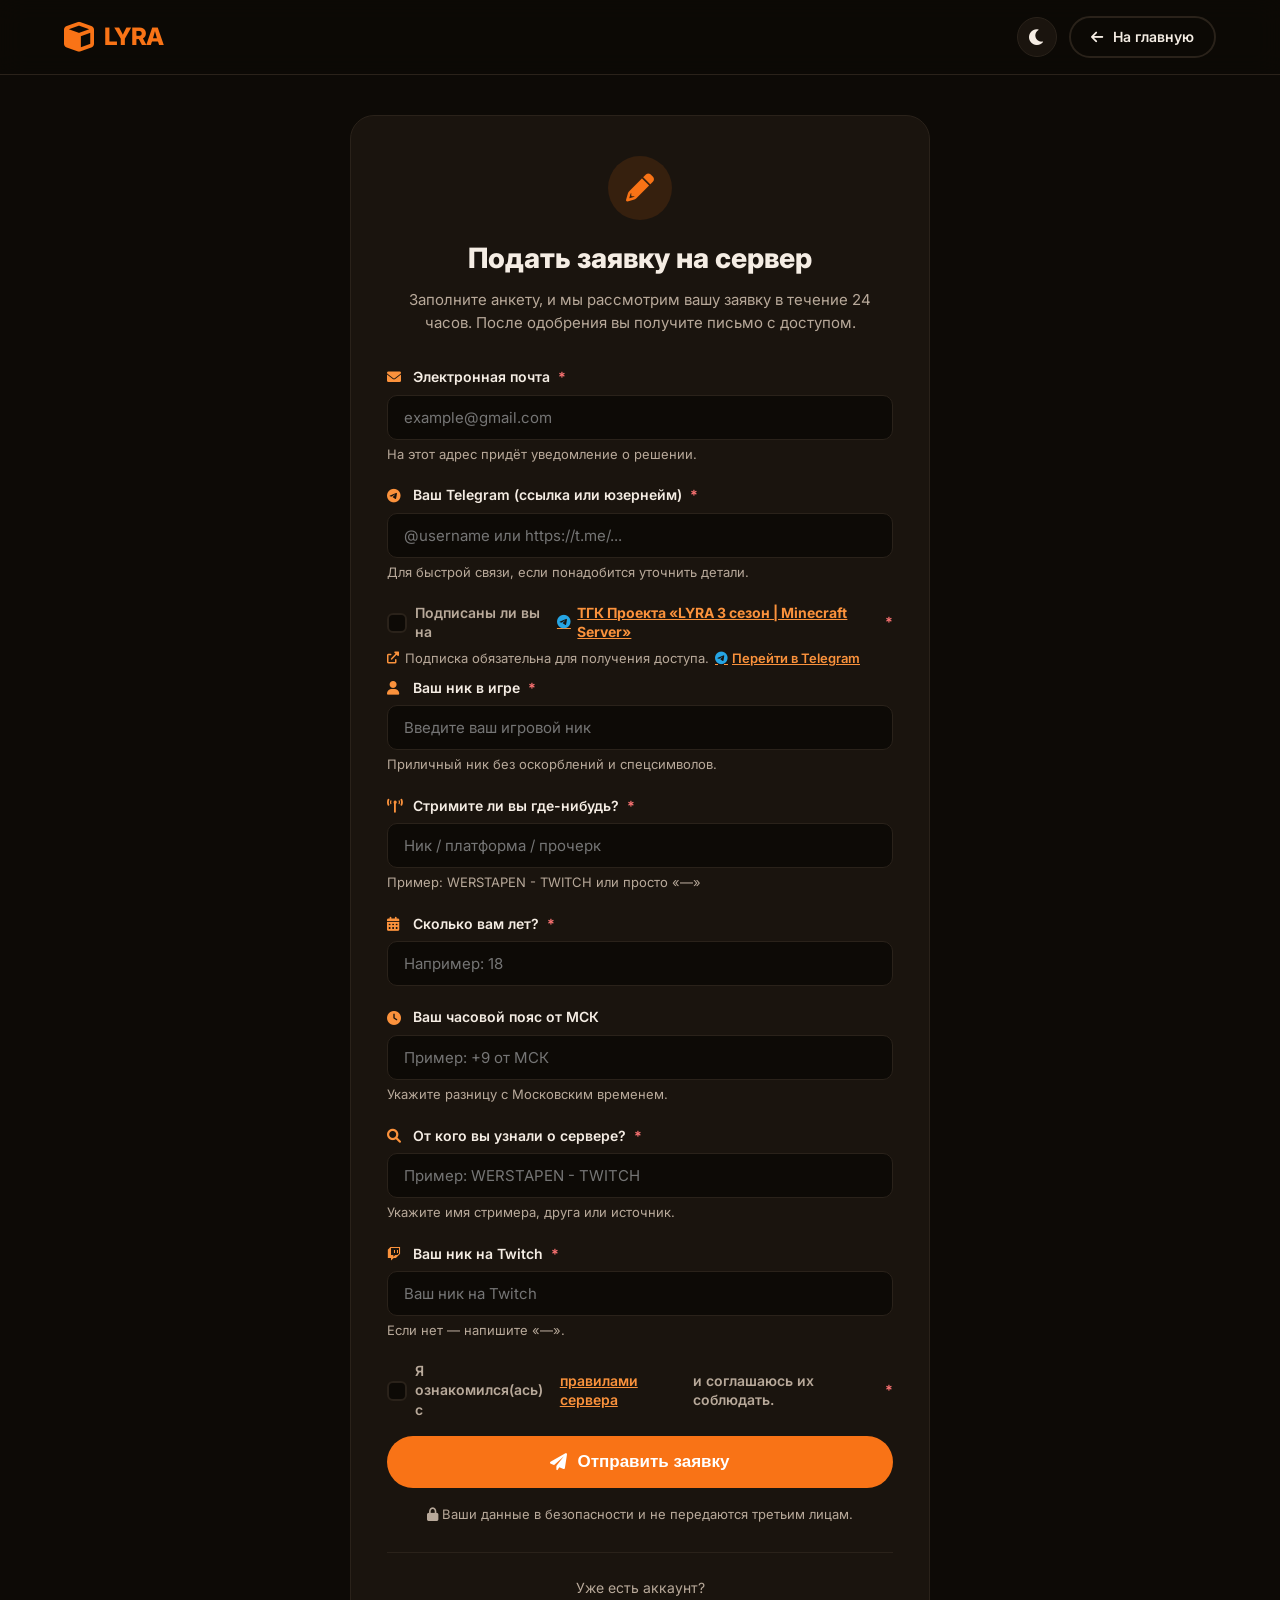
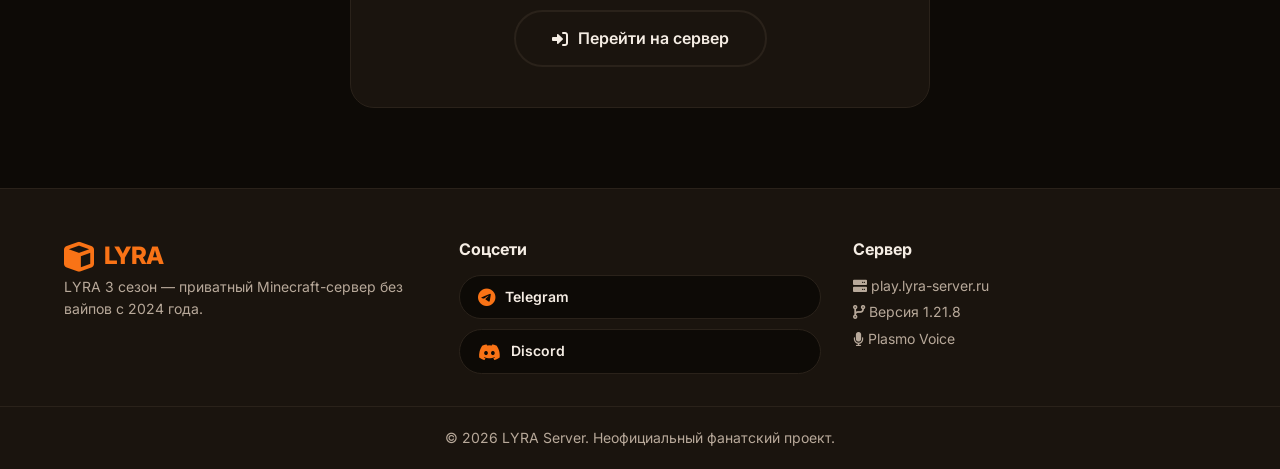
==== commit 9add1a23: "apply.html" ====
--- a/apply.html
+++ b/apply.html
@@ -57,7 +57,7 @@
                             <label for="email">
                                 <i class="fas fa-envelope"></i> Электронная почта <span class="required">*</span>
                             </label>
-                            <input type="email" id="email" name="email" placeholder="sony.krush@gmail.com" required />
+                            <input type="email" id="email" name="email" placeholder="example@gmail.com" required />
                             <span class="form-hint">На этот адрес придёт уведомление о решении.</span>
                         </div>
 
@@ -76,7 +76,7 @@
         <input type="checkbox" id="agreeTelegram" name="agreeTelegram" value="Да" required />
         <span class="checkmark"></span>
         Подписаны ли вы на 
-        <a href="https://t.me/lyra_mc" target="_blank" class="rules-link" style="font-weight: 700; display: inline-flex; align-items: center; gap: 4px;">
+        <a href="https://t.me/lyraminecraft" target="_blank" class="rules-link" style="font-weight: 700; display: inline-flex; align-items: center; gap: 4px;">
             <i class="fab fa-telegram-plane" style="color: #26A5E4;"></i>
             ТГК Проекта «LYRA 3 сезон | Minecraft Server»
         </a>
@@ -85,7 +85,7 @@
     <span class="form-hint" style="margin-top: 4px; display: flex; align-items: center; gap: 6px; flex-wrap: wrap;">
         <i class="fas fa-external-link-alt" style="font-size: 12px; color: var(--orange-400);"></i>
         Подписка обязательна для получения доступа.
-        <a href="https://t.me/lyra_mc" target="_blank" class="rules-link" style="font-weight: 600; display: inline-flex; align-items: center; gap: 4px;">
+        <a href="https://t.me/lyraminecraft" target="_blank" class="rules-link" style="font-weight: 600; display: inline-flex; align-items: center; gap: 4px;">
             <i class="fab fa-telegram-plane" style="color: #26A5E4;"></i>
             Перейти в Telegram
         </a>
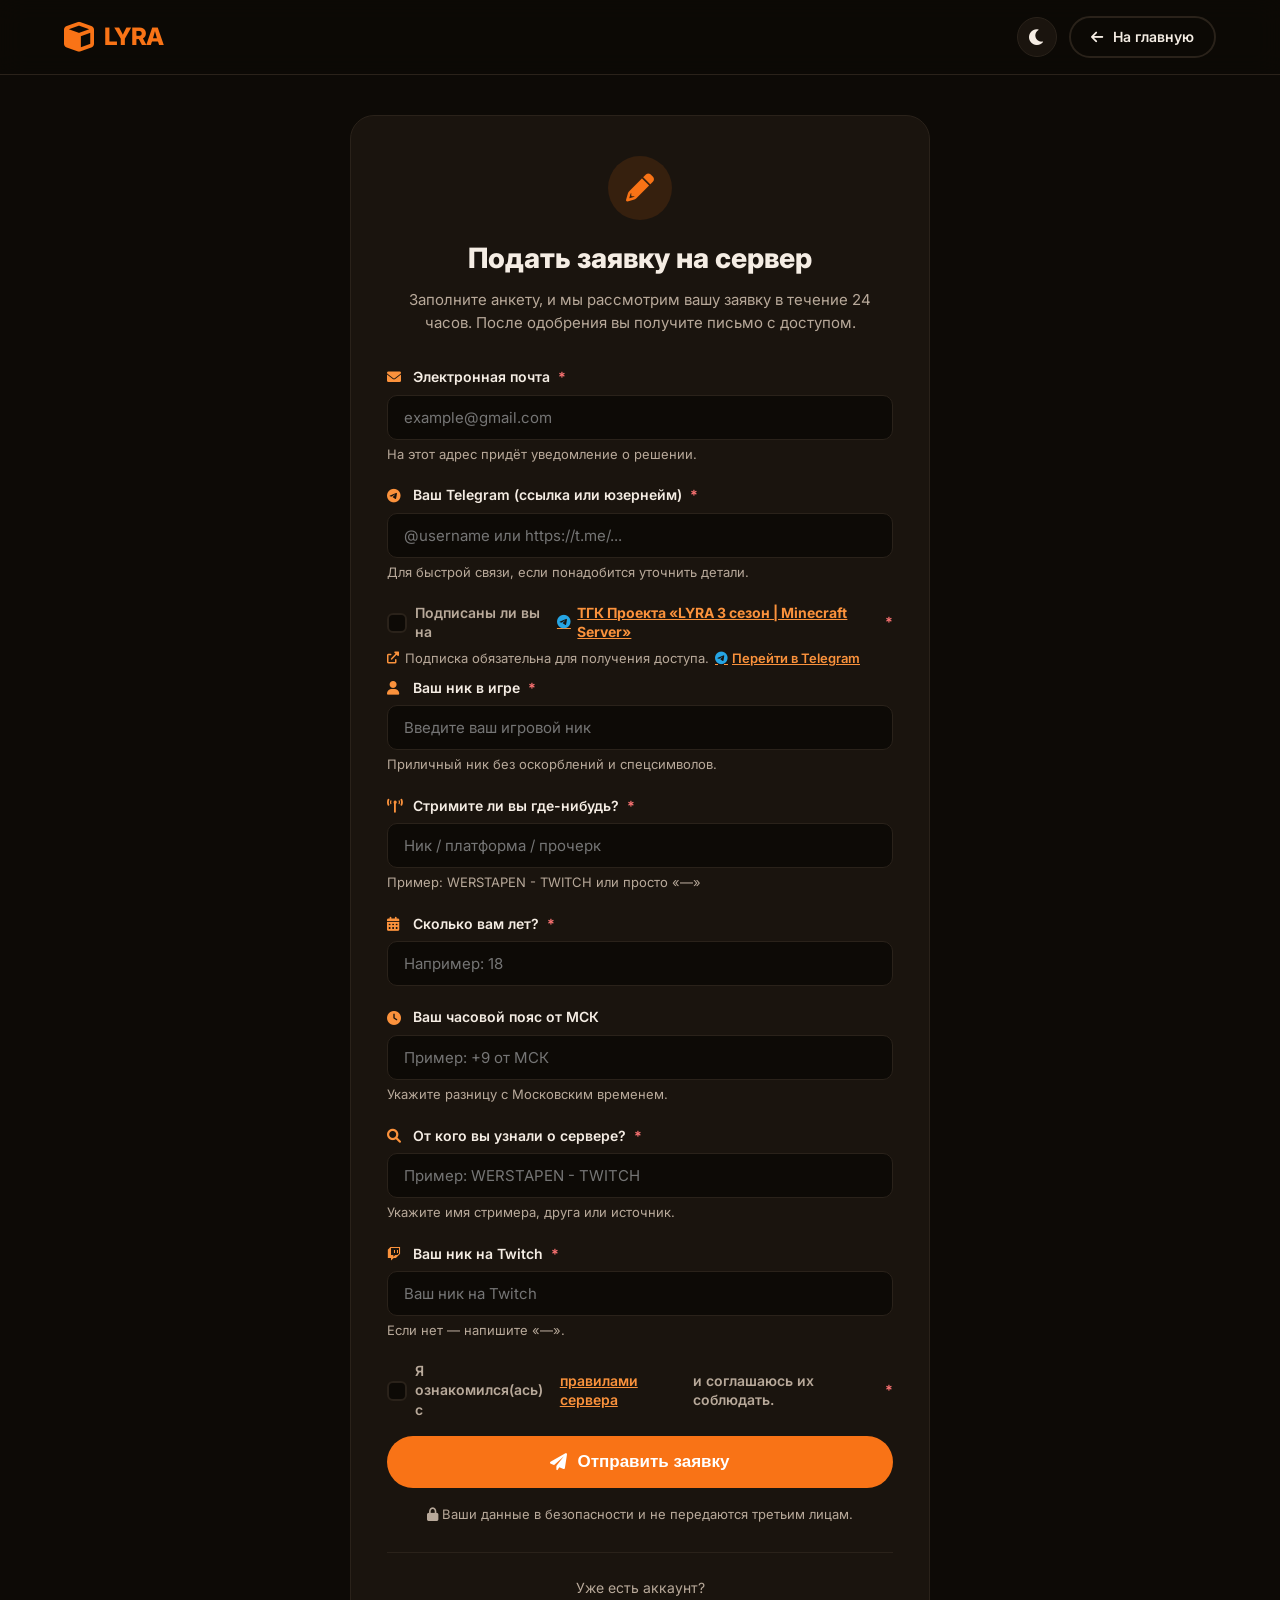
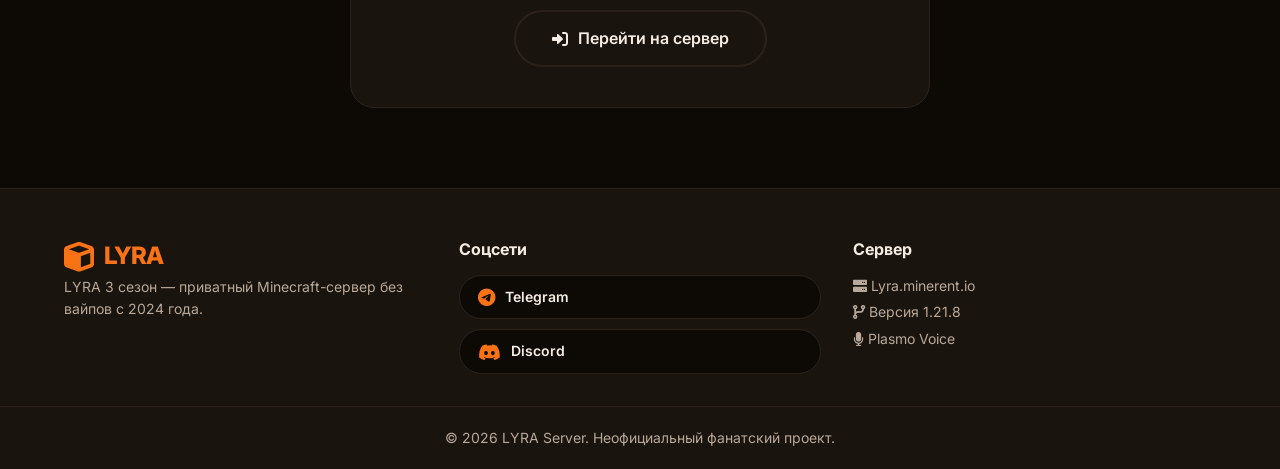
==== commit 17140bb4: "apply.html" ====
--- a/apply.html
+++ b/apply.html
@@ -218,7 +218,7 @@
             </div>
             <div class="footer-col">
                 <h4>Сервер</h4>
-                <p><i class="fas fa-server"></i> play.lyra-server.ru</p>
+                <p><i class="fas fa-server"></i> Lyra.minerent.io</p>
                 <p><i class="fas fa-code-branch"></i> Версия 1.21.8</p>
                 <p><i class="fas fa-microphone"></i> Plasmo Voice</p>
             </div>
